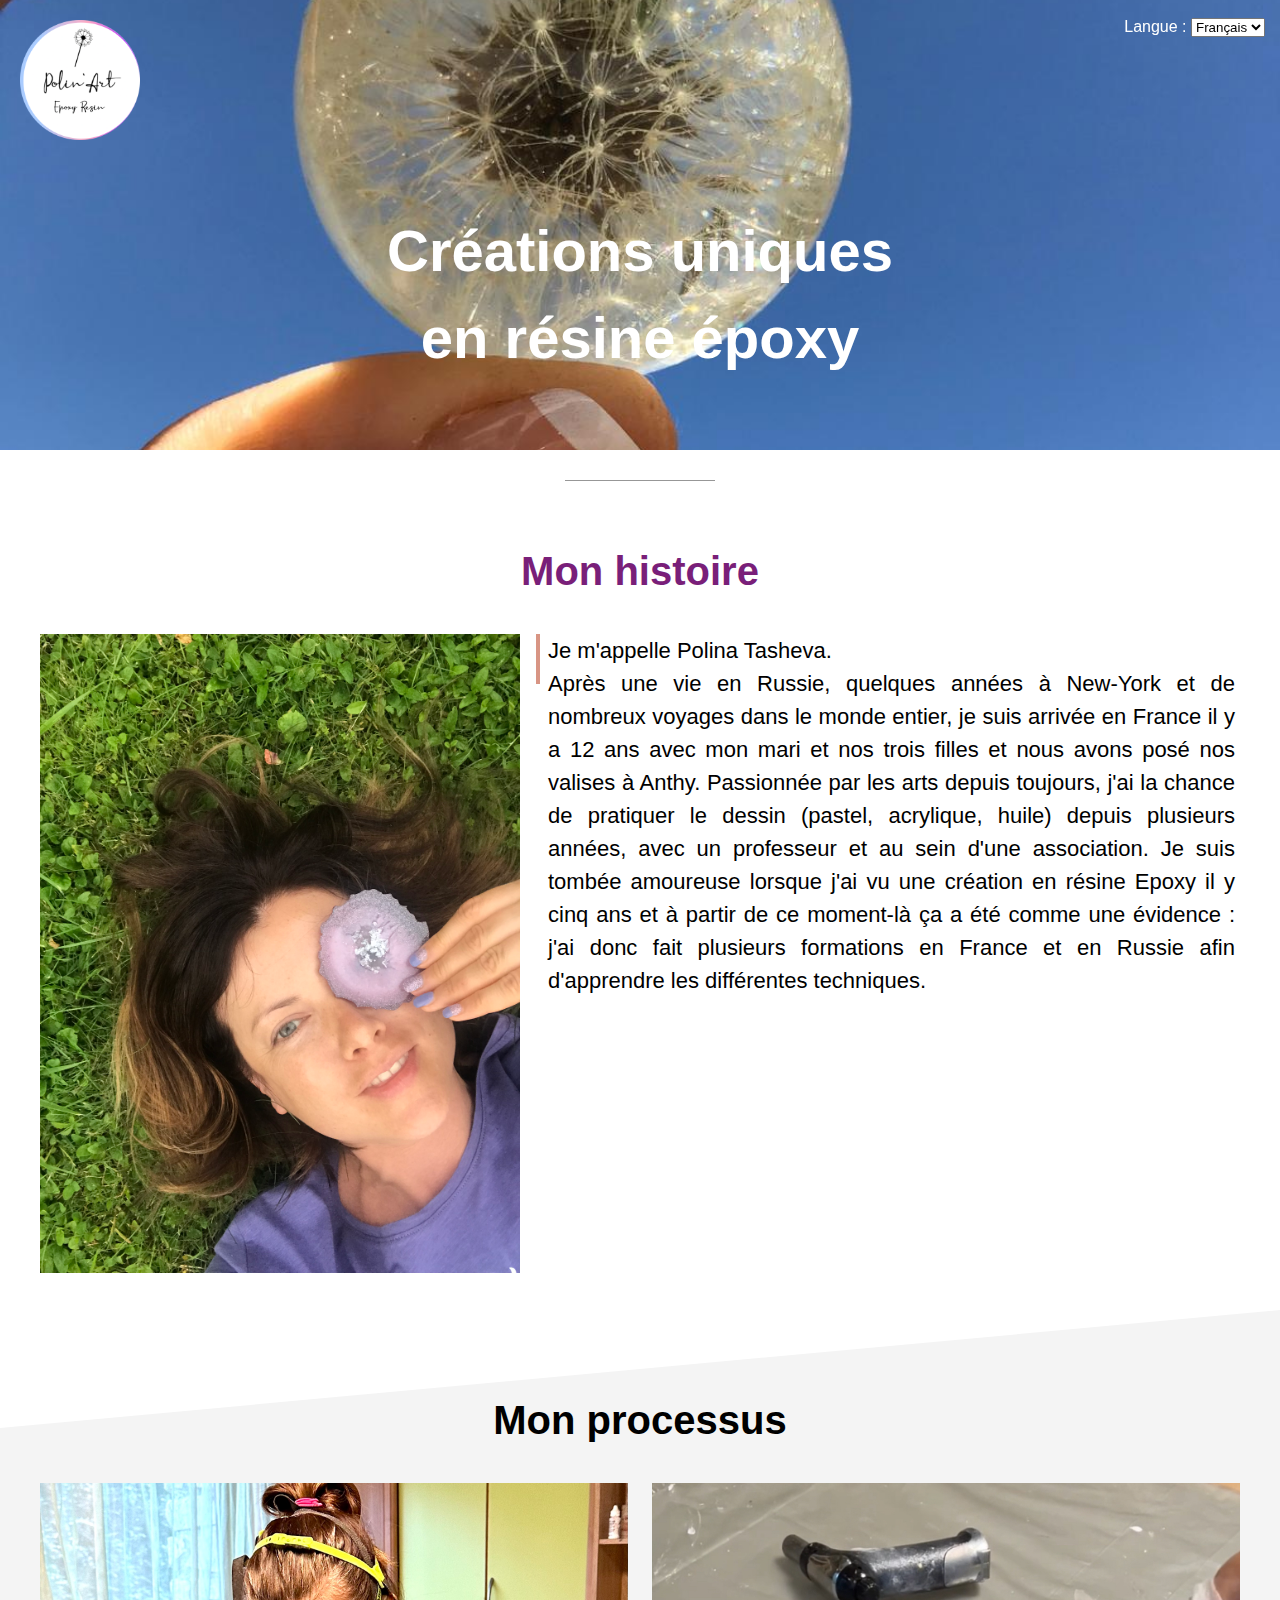
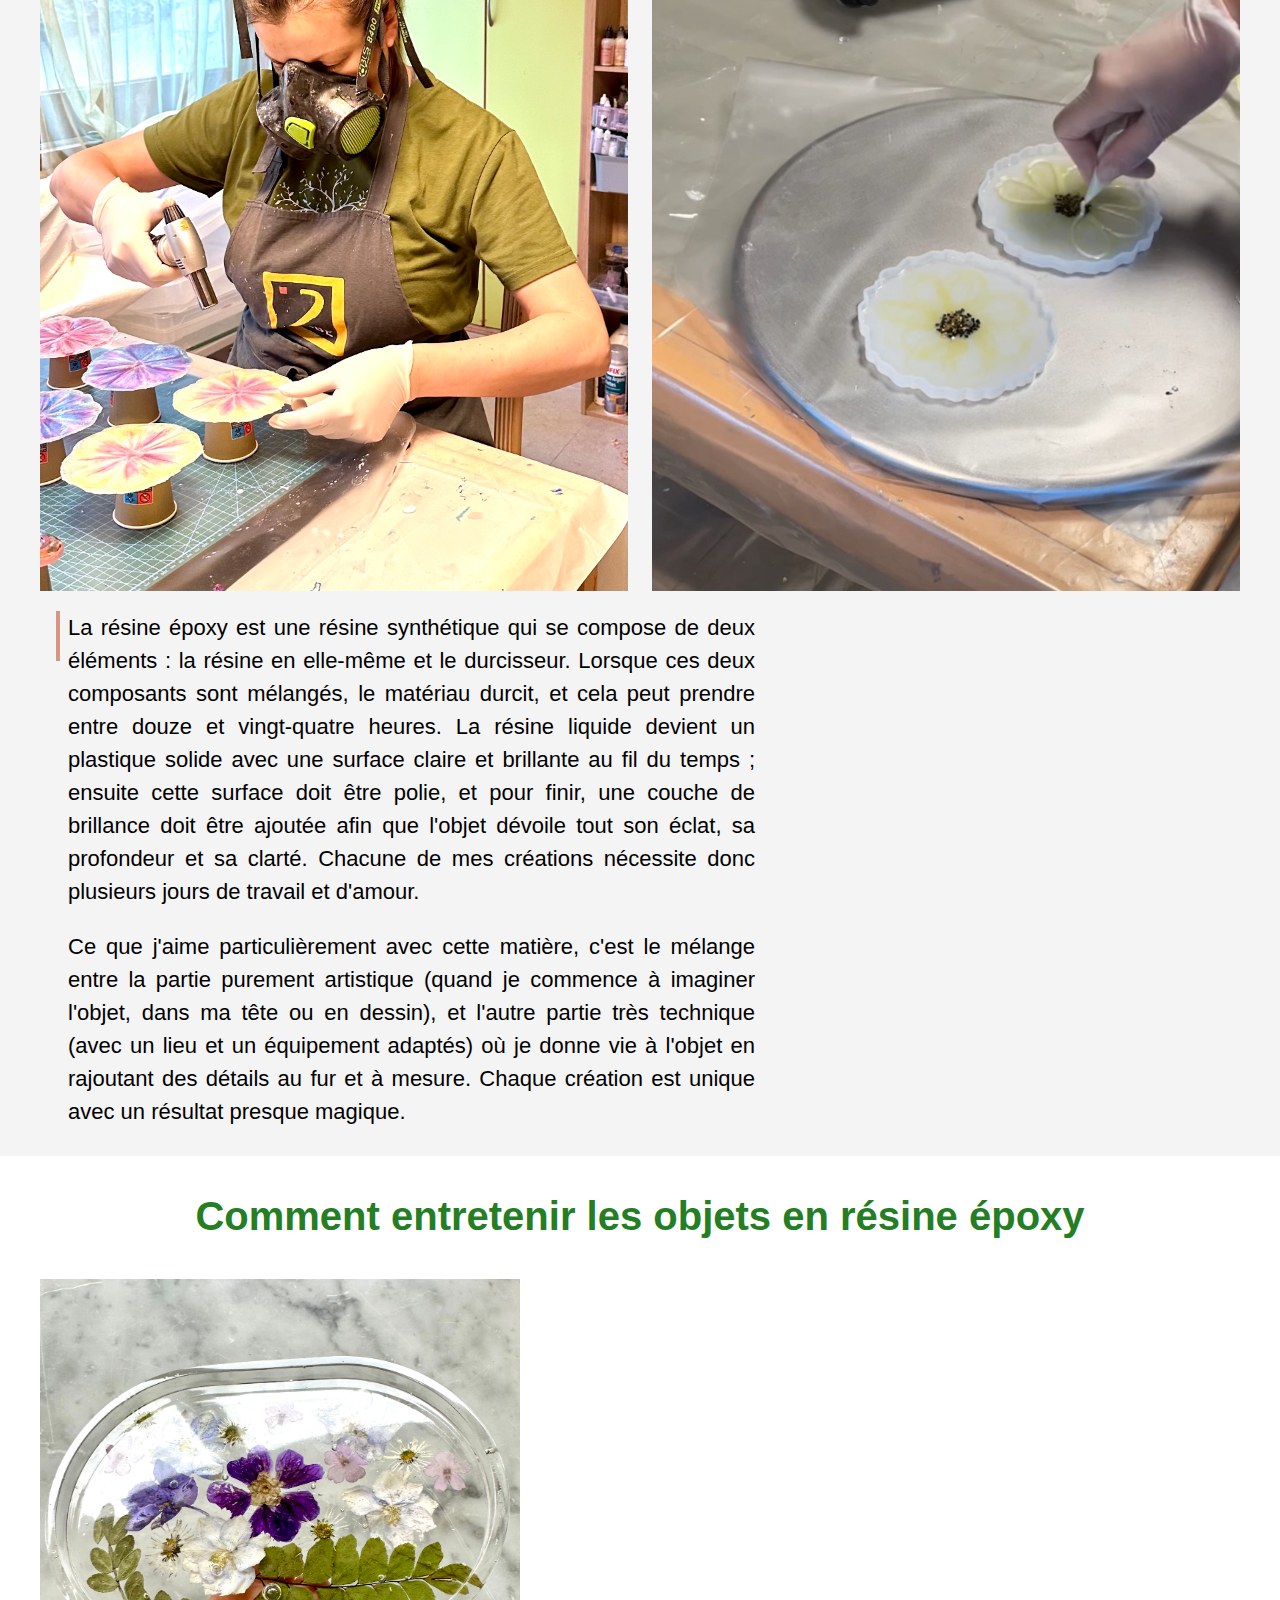
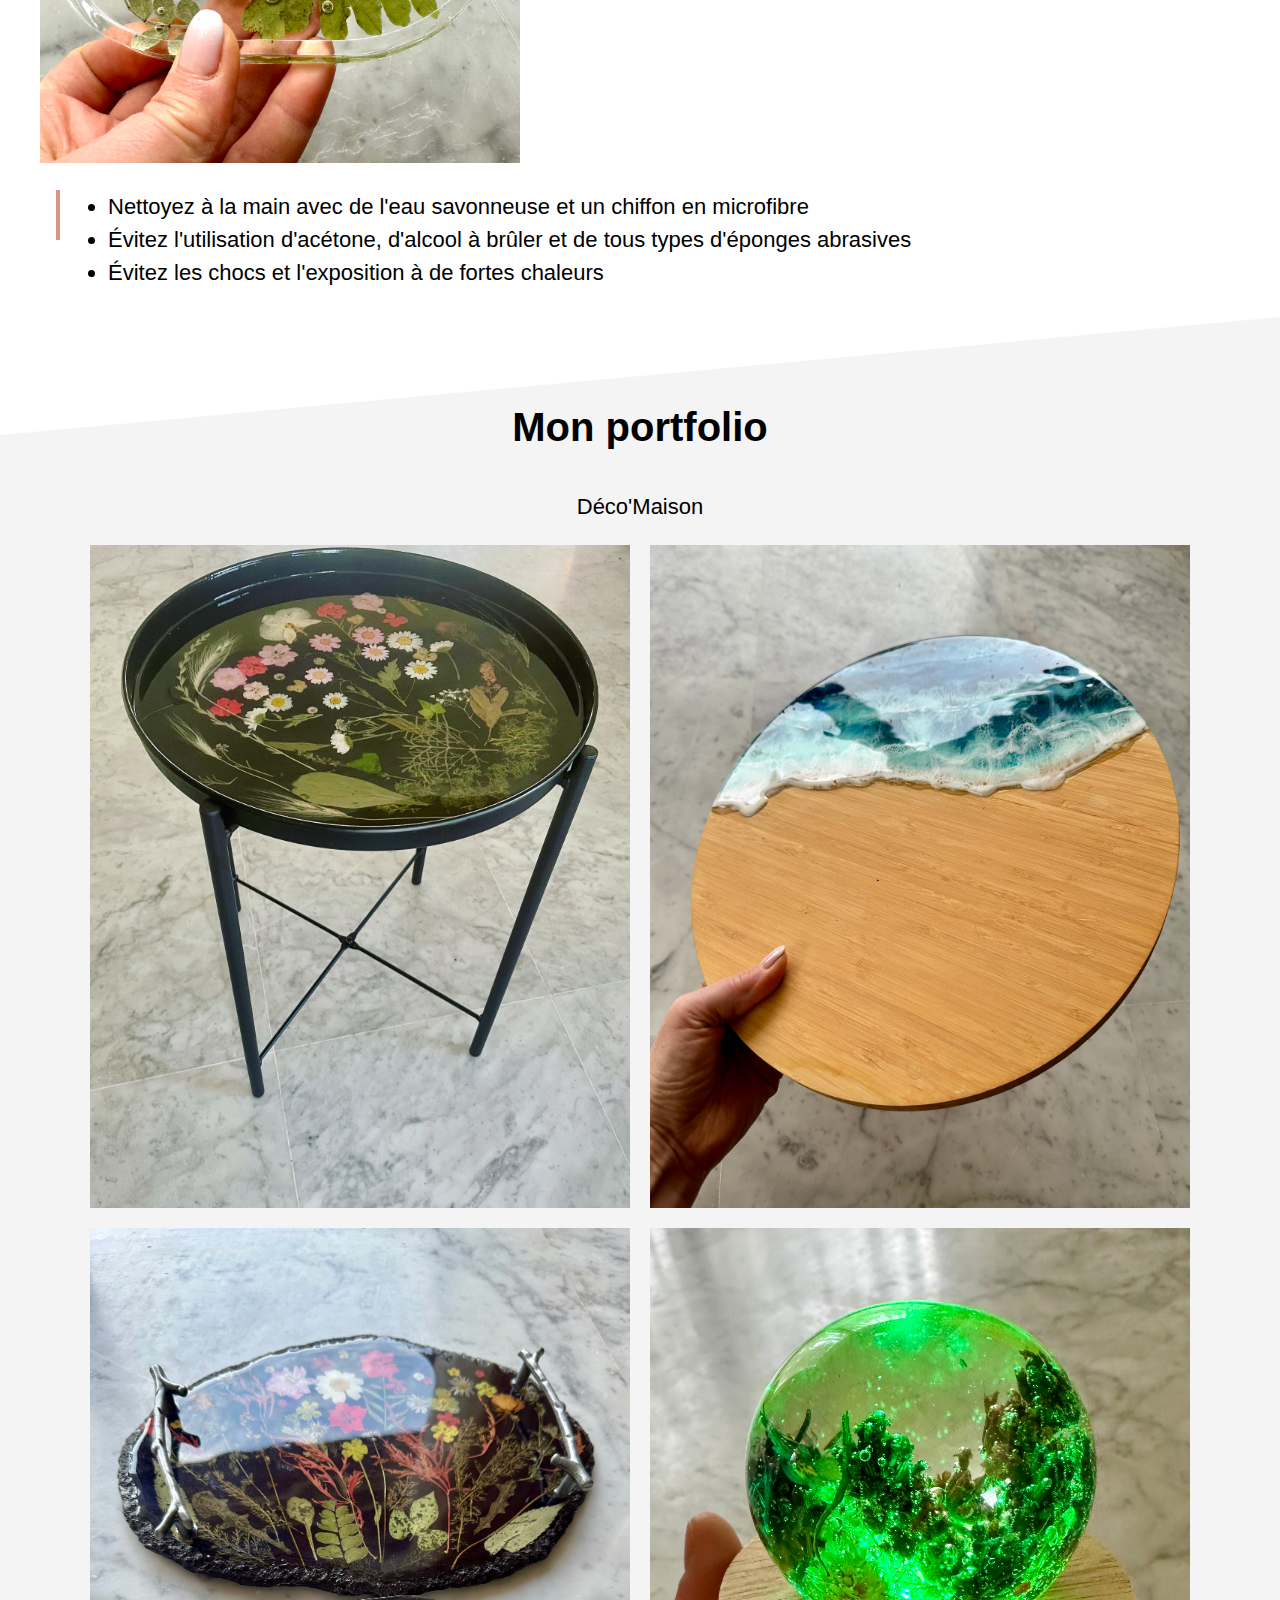
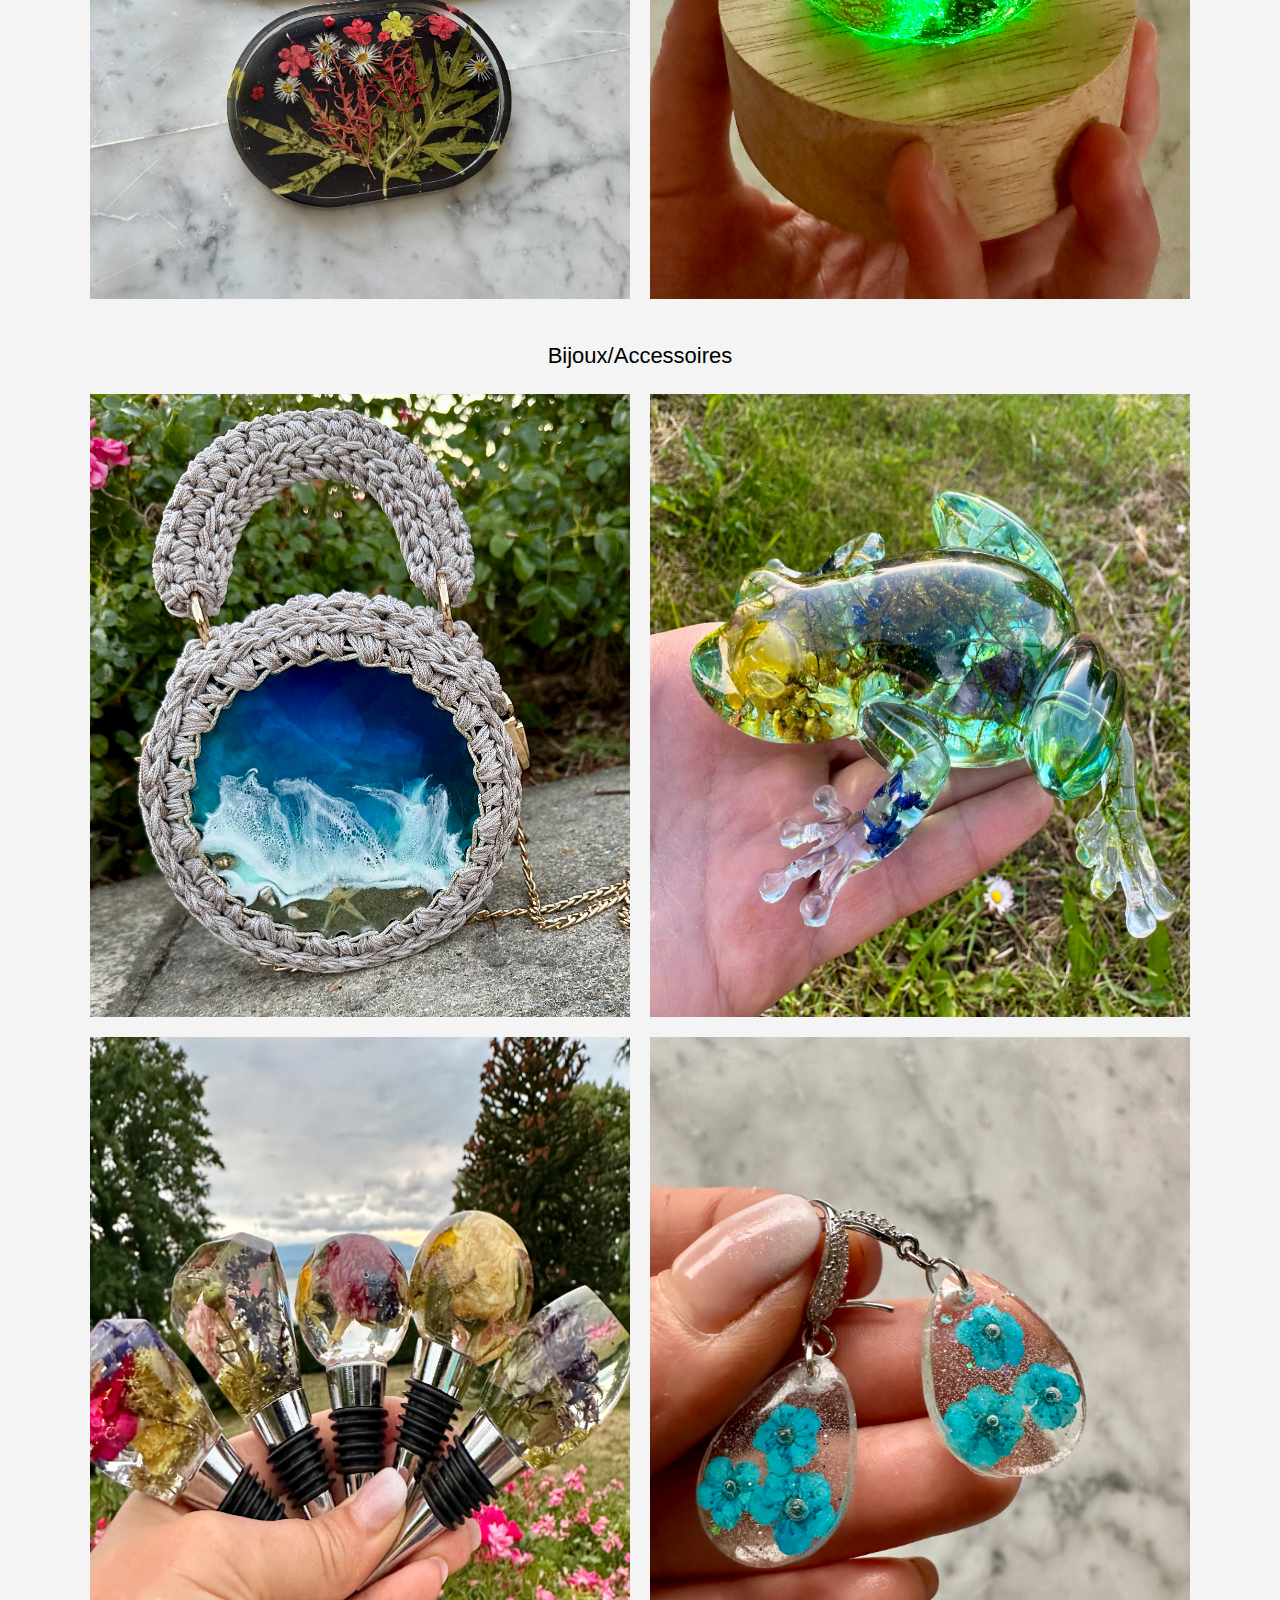
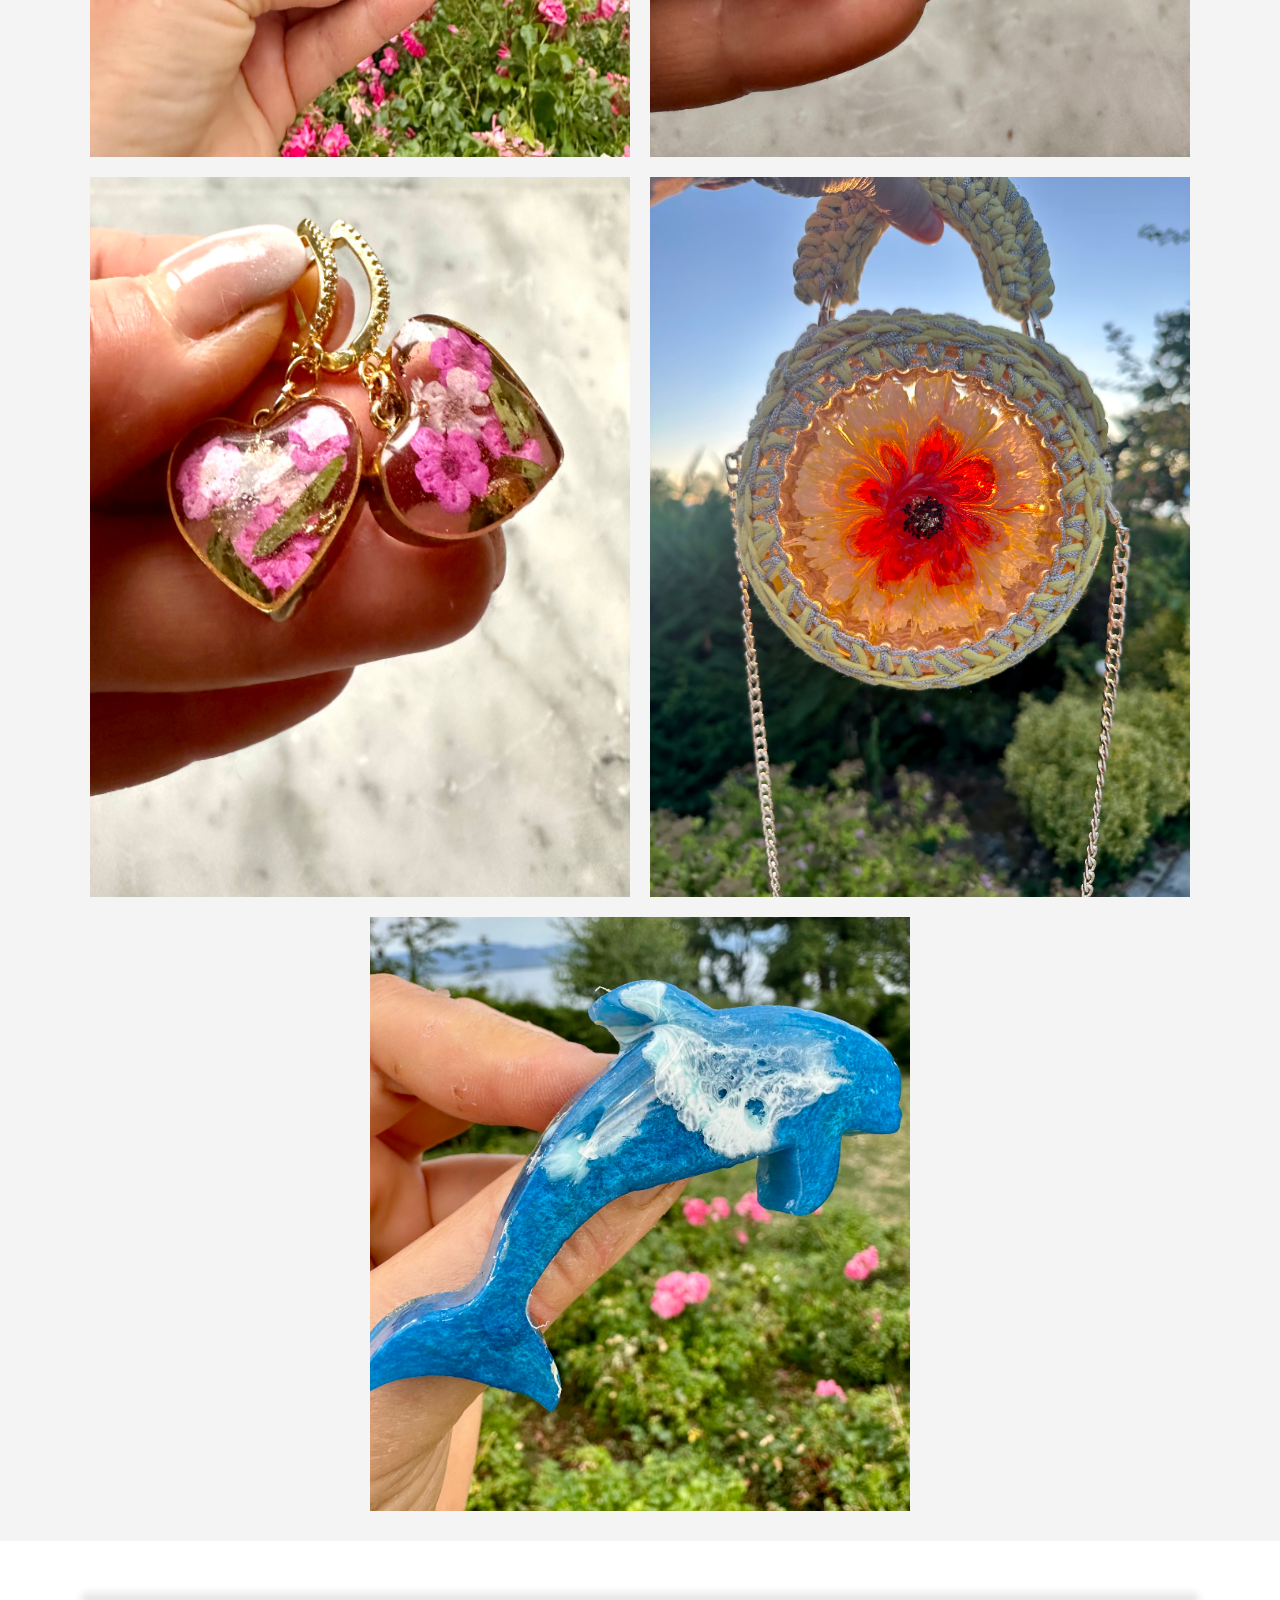
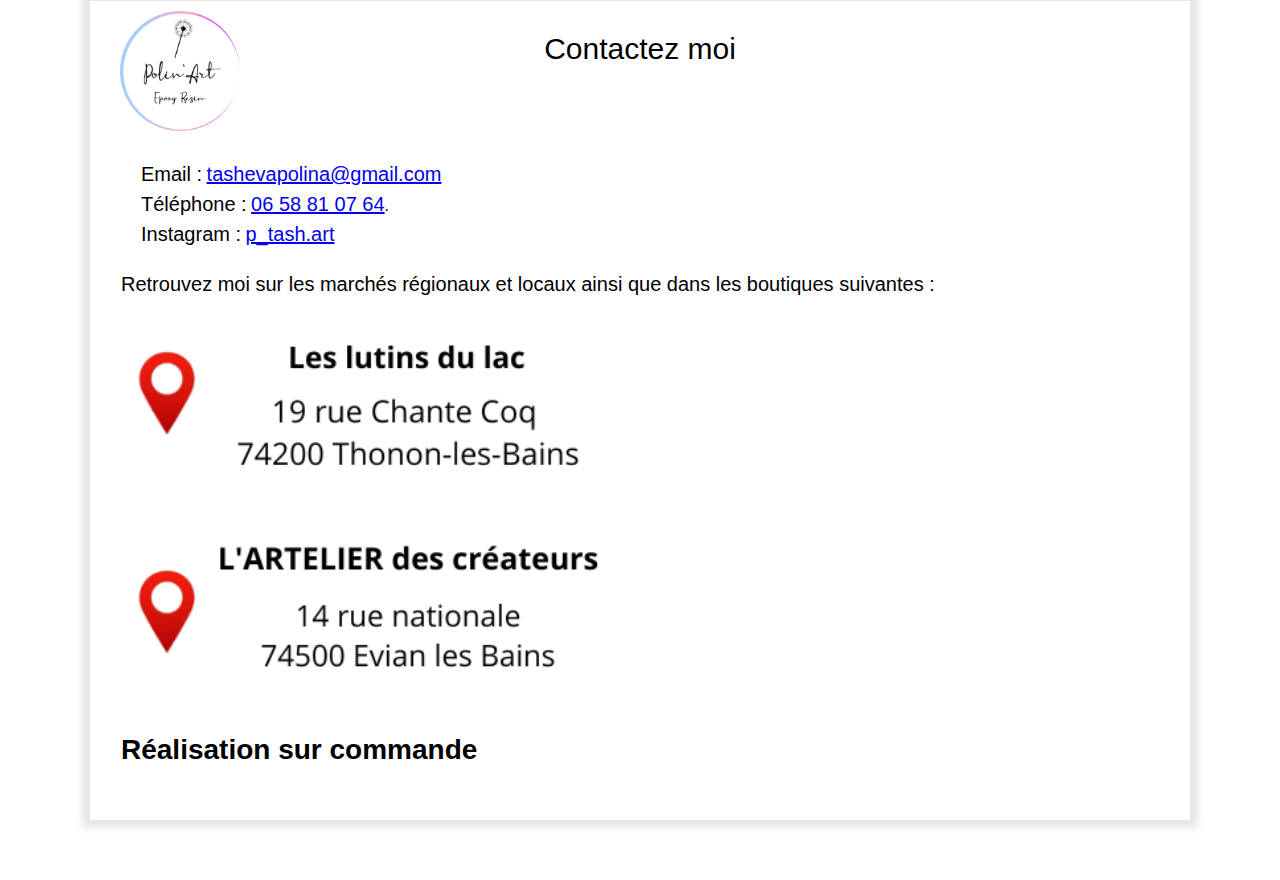
==== index.html @ c62e3f8e "Add files via upload" ====
<!DOCTYPE html>
<html lang="fr">
<head>
    <meta charset="UTF-8">
    <meta name="viewport" content="width=device-width, initial-scale=1.0">
    <title>Resin'Art</title>
    <link rel="stylesheet" href="style.css">
</head>
<style>
    body {
        margin: 0; /* Supprime la marge par défaut */
    }
    #language-selector-container {
        position: fixed; /* Fixe le conteneur en haut à droite */
        top: 10px; /* Espace par rapport au haut de la page */
        right: 10px; /* Espace par rapport à la droite de la page */
        padding: 5px; /* Un peu de padding pour le style */
        z-index: 1000; /* Assure que le conteneur est au-dessus d'autres éléments */
    }

</style>
<script>
    function setLanguage() {
        var lang = document.getElementById('language-selector').value;
        var elements = document.querySelectorAll('[data-lang]');
        elements.forEach(element => {
            element.textContent = element.getAttribute('data-lang-' + lang);
        });
    }
</script>

<body>
<div id="language-selector-container">
    <label style="color: white;" for="language-selector">Langue : </label>
    <select id="language-selector" onchange="setLanguage()">
        <option value="fr">Français</option>
        <option value="en">English</option>
    </select>
</div>
    <!--COUVERTURE-->
<!-- COUVERTURE -->
<div class="cover">
    <img class="cover-profile" src="Logo.png">
    <div class="cover2">
        <p data-lang data-lang-fr="Créations uniques" data-lang-en="Unique epoxy">Créations uniques</p> 
        <p data-lang data-lang-fr="en résine époxy" data-lang-en="Resin Creations">en résine époxy</p>
    </div>
</div>


    <!--SECTION GRISE 1 -->
    <div class="section section-grise1">
        <div class="separateur"></div>
        <!--<p data-lang data-lang-fr="Je crée des oeuvres d'art totalement uniques en résine Époxy" data-lang-en="I Create Totally Unique Epoxy Resin Artworks">Je crée des<b> oeuvres d'art</b> totalement <b>uniques</b> en résine Époxy</p>-->
    </div>

<!--SECTION BLANCHE -->
<div class="section">
    <h2 style="font-size: 40px; color: rgb(121, 31, 121);" data-lang data-lang-fr="Mon histoire" data-lang-en="My story">Mon histoire</h2>
    <img src="IMG_0342.jpeg" class="col-contenu">
    <div class="col-contenu float-right">
        <div class="texte-avec-ligne-verticale">
            <p style="margin: 0;" data-lang data-lang-fr="Je m'appelle Polina Tasheva." data-lang-en="My name is Polina Tasheva.">Je m'appelle Polina Tasheva.</p>
            <p data-lang data-lang-fr="Après une vie en Russie, quelques années à New-York et de nombreux voyages dans le monde entier, je suis arrivée en France il y a 12 ans avec mon mari et nos trois filles et nous avons posé nos valises à Anthy.
            Passionnée par les arts depuis toujours, j'ai la chance de pratiquer le dessin (pastel, acrylique, huile) depuis plusieurs années, avec un professeur et au sein d'une association.
            Je suis tombée amoureuse lorsque j'ai vu une création en résine Epoxy il y cinq ans et à partir de ce moment-là ça a été comme une évidence : j'ai donc fait plusieurs formations en France et en Russie afin d'apprendre les différentes techniques." data-lang-en="After living in Russia, New York and traveling the world, I have arrived in France 12 years ago with my husband and our three daughters to find our new home in Anthy.
            Always being passionate about arts, I have been practicing drawing (pastel, acrylic, oil) for several years, working with a teacher and within the association. And when five years ago I discovered Epoxy resin, I knew I have found my true passion. I have studied in France and abroad to learn the techniques and processes.">Après une vie en Russie, quelques années à New-York et de nombreux voyages dans le monde entier, je suis arrivée en France il y a 12 ans avec mon mari et nos trois filles et nous avons posé nos valises à Anthy.
                Passionnée par les arts depuis toujours, j'ai la chance de pratiquer le dessin (pastel, acrylique, huile) depuis plusieurs années, avec un professeur et au sein d'une association.
                Je suis tombée amoureuse lorsque j'ai vu une création en résine Epoxy il y cinq ans et à partir de ce moment-là ça a été comme une évidence : j'ai donc fait plusieurs formations en France et en Russie afin d'apprendre les différentes techniques.</p>
        </div>
    </div>
</div>


<!--
    SECTION GRIS 2 MOD
    <div class="section section-grise2">
        <h2 style="font-size: 40px;" data-lang data-lang-fr="Mon processus" data-lang-en="My process">Mon processus</h2>
        <img style="width: 50%; position: relative;" src="IMG_9038.jpg" class="col-contenu"/>
        <img style="width: 50%; position: relative; margin-left: 55%; margin-top: 0%;" src="IMG_5172.jpg">
        <div class="col-contenu float-right">
            <div class="texte-avec-ligne-verticale">
                <p data-lang data-lang-fr="La résine époxy est une résine synthétique qui se compose de deux éléments : la résine en elle-même et le durcisseur. Lorsque ces deux composants sont mélangés, le matériau durcit, et cela peut prendre entre douze et vingt-quatre heures.
                La résine liquide devient un plastique solide avec une surface claire et brillante au fil du temps ; ensuite cette surface doit être polie, et pour finir, une couche de brillance doit être ajoutée afin que l'objet dévoile tout son éclat, sa profondeur et sa clarté.
                Chacune de mes créations nécessite donc plusieurs jours de travail et d'amour.
                " data-lang-en="Epoxy resin is a synthetic resin that consists of two elements: the resin itself and the hardener. When these two components are mixed, the material hardens, and this can take between twelve and twenty-four hours.
                Liquid resin becomes a solid plastic with a clear, shiny surface over time; then this surface must be polished, and finally, a layer of gloss must be added so that the object reveals all its brilliance, depth and clarity.
                Each of my creations is unique and takes several days of work and love.">La résine époxy est une résine synthétique qui se compose de deux éléments : la résine en elle-même et le durcisseur. Lorsque ces deux composants sont mélangés, le matériau durcit, et cela peut prendre entre douze et vingt-quatre heures.
                    La résine liquide devient un plastique solide avec une surface claire et brillante au fil du temps ; ensuite cette surface doit être polie, et pour finir, une couche de brillance doit être ajoutée afin que l'objet dévoile tout son éclat, sa profondeur et sa clarté.
                    Chacune de mes créations nécessite donc plusieurs jours de travail et d'amour.</p>

                    <p data-lang data-lang-fr="Ce que j'aime particulièrement avec cette matière, c'est le mélange entre la partie purement artistique (quand je commence à imaginer l'objet, dans ma tête ou en dessin), et l'autre partie très technique (avec un lieu et un équipement adaptés) où je donne vie à l'objet en rajoutant des détails au fur et à mesure.
                    Chaque création est unique avec un résultat presque magique." data-lang-en="What I particularly like with this material is the mix between the purely artistic part – the design, and highly technical part- when I work in my studio  bringing the object to life by gradually adding details to it.">Ce que j'aime particulièrement avec cette matière, c'est le mélange entre la partie purement artistique (quand je commence à imaginer l'objet, dans ma tête ou en dessin), et l'autre partie très technique (avec un lieu et un équipement adaptés) où je donne vie à l'objet en rajoutant des détails au fur et à mesure.
                    Chaque création est unique avec un résultat presque magique.</p>
            </div>
        </div>
    </div>
-->
    <!--SECTION GRIS 2 MOD-->
<div class="section section-grise2">
    <h2 style="font-size: 40px;" data-lang data-lang-fr="Mon processus" data-lang-en="My process">Mon processus</h2>
    <div class="image-container" style="display: flex; justify-content: space-between;">
        <img style="width: 49%;" src="IMG_9038.jpg" class="col-contenu"/>
        <img style="width: 49%;" src="IMG_5172.jpg">
    </div>
    <div class="col-contenu" style="margin-top: 20px; text-align: left;">
        <div class="texte-avec-ligne-verticale">
            <p data-lang data-lang-fr="La résine époxy est une résine synthétique qui se compose de deux éléments : la résine en elle-même et le durcisseur. Lorsque ces deux composants sont mélangés, le matériau durcit, et cela peut prendre entre douze et vingt-quatre heures.
            La résine liquide devient un plastique solide avec une surface claire et brillante au fil du temps ; ensuite cette surface doit être polie, et pour finir, une couche de brillance doit être ajoutée afin que l'objet dévoile tout son éclat, sa profondeur et sa clarté.
            Chacune de mes créations nécessite donc plusieurs jours de travail et d'amour.
            " data-lang-en="Epoxy resin is a synthetic resin that consists of two elements: the resin itself and the hardener. When these two components are mixed, the material hardens, and this can take between twelve and twenty-four hours.
            Liquid resin becomes a solid plastic with a clear, shiny surface over time; then this surface must be polished, and finally, a layer of gloss must be added so that the object reveals all its brilliance, depth and clarity.
            Each of my creations is unique and takes several days of work and love.">La résine époxy est une résine synthétique qui se compose de deux éléments : la résine en elle-même et le durcisseur. Lorsque ces deux composants sont mélangés, le matériau durcit, et cela peut prendre entre douze et vingt-quatre heures.
                La résine liquide devient un plastique solide avec une surface claire et brillante au fil du temps ; ensuite cette surface doit être polie, et pour finir, une couche de brillance doit être ajoutée afin que l'objet dévoile tout son éclat, sa profondeur et sa clarté.
                Chacune de mes créations nécessite donc plusieurs jours de travail et d'amour.</p>

                <p data-lang data-lang-fr="Ce que j'aime particulièrement avec cette matière, c'est le mélange entre la partie purement artistique (quand je commence à imaginer l'objet, dans ma tête ou en dessin), et l'autre partie très technique (avec un lieu et un équipement adaptés) où je donne vie à l'objet en rajoutant des détails au fur et à mesure.
                Chaque création est unique avec un résultat presque magique." data-lang-en="What I particularly like with this material is the mix between the purely artistic part – the design, and highly technical part- when I work in my studio bringing the object to life by gradually adding details to it.">Ce que j'aime particulièrement avec cette matière, c'est le mélange entre la partie purement artistique (quand je commence à imaginer l'objet, dans ma tête ou en dessin), et l'autre partie très technique (avec un lieu et un équipement adaptés) où je donne vie à l'objet en rajoutant des détails au fur et à mesure.
                Chaque création est unique avec un résultat presque magique.</p>
            <!--<a href="https://www.youtube.com/watch?v=dQw4w9WgXcQ" target="_blank">En savoir plus sur mon profil (rickroll)</a>-->
        </div>
    </div>
</div>

<!--SECTION BLANCHE 
<div class="section">
    <h2 style="font-size: 40px; color: rgb(121, 31, 121);" data-lang data-lang-fr="Mon histoire" data-lang-en="My story">Mon histoire</h2>
    <img src="IMG_0342.jpeg" class="col-contenu">
    <div class="col-contenu float-right">
        <div class="texte-avec-ligne-verticale">
            <p style="margin: 0;" data-lang data-lang-fr="Je m'appelle Polina Tasheva." data-lang-en="My name is Polina Tasheva.">Je m'appelle Polina Tasheva.</p>
            <p data-lang data-lang-fr="Après une vie en Russie, quelques années à New-York et de nombreux voyages dans le monde entier, je suis arrivée en France il y a 12 ans avec mon mari et nos trois filles et nous avons posé nos valises à Anthy.
            Passionnée par les arts depuis toujours, j'ai la chance de pratiquer le dessin (pastel, acrylique, huile) depuis plusieurs années, avec un professeur et au sein d'une association.
            Je suis tombée amoureuse lorsque j'ai vu une création en résine Epoxy il y cinq ans et à partir de ce moment-là ça a été comme une évidence : j'ai donc fait plusieurs formations en France et en Russie afin d'apprendre les différentes techniques." data-lang-en="After living in Russia, New York and traveling the world, I have arrived in France 12 years ago with my husband and our three daughters to find our new home in Anthy.
            Always being passionate about arts, I have been practicing drawing (pastel, acrylic, oil) for several years, working with a teacher and within the association. And when five years ago I discovered Epoxy resin, I knew I have found my true passion. I have studied in France and abroad to learn the techniques and processes.">Après une vie en Russie, quelques années à New-York et de nombreux voyages dans le monde entier, je suis arrivée en France il y a 12 ans avec mon mari et nos trois filles et nous avons posé nos valises à Anthy.
                Passionnée par les arts depuis toujours, j'ai la chance de pratiquer le dessin (pastel, acrylique, huile) depuis plusieurs années, avec un professeur et au sein d'une association.
                Je suis tombée amoureuse lorsque j'ai vu une création en résine Epoxy il y cinq ans et à partir de ce moment-là ça a été comme une évidence : j'ai donc fait plusieurs formations en France et en Russie afin d'apprendre les différentes techniques.</p>
        </div>
    </div>
</div>
-->
<!-- SECTION BLANCHE -->
<div class="section">
    <h2 style="font-size: 40px; color: rgb(36, 126, 36);" data-lang data-lang-fr="Comment entretenir les objets en résine époxy" data-lang-en="How to maintain epoxy resin objects">Comment entretenir les objets en résine époxy</h2>
    <img src="flowers.jpeg" class="col-contenu">
        <div class="col-contenu" style="width: 100%; margin-left: 0px; margin-top: 20px;">
            <div class="texte-avec-ligne-verticale">
                <ul style="margin-top: 0; font-size: 22px; margin-left: 20px; padding-left: 20px; word-wrap: break-word;">
                    <li data-lang data-lang-fr="Nettoyez à la main avec de l'eau savonneuse et un chiffon en microfibre" data-lang-en="Clean by hand with soapy water and a microfiber cloth">
                        Nettoyez à la main avec de l'eau savonneuse et un chiffon en microfibre
                    </li>
                    <li data-lang data-lang-fr="Évitez l'utilisation d'acétone, d'alcool à brûler et de tous types d'éponges abrasives" data-lang-en="Avoid using acetone, rubbing alcohol, and any type of abrasive sponges">
                        Évitez l'utilisation d'acétone, d'alcool à brûler et de tous types d'éponges abrasives
                    </li>
                    <li data-lang data-lang-fr="Évitez les chocs et l'exposition à de fortes chaleurs" data-lang-en="Avoid impacts and exposure to high temperatures">
                        Évitez les chocs et l'exposition à de fortes chaleurs
                    </li>
                </ul>
            </div>
        </div>
</div>





<!-- SECTION PORTFOLIO -->
<div class="section section-grise2">
    <h2 data-lang data-lang-fr="Mon portfolio" data-lang-en="My portfolio" style="font-size: 40px;">Mon portfolio</h2>
    
    <!-- Section Déco'Maison -->
    <div class="portfolio-category">
        <p data-lang data-lang-fr="Déco'Maison" data-lang-en="Home Decoration" style="font-size: 22px; text-align: center;">Déco'Maison</p>
        <div class="portfolio-images" style="display: flex; flex-wrap: wrap; justify-content: center; gap: 20px;">
            <img style="width: 45%;" src="1.jpeg" alt="Déco'Maison 1">
            <img style="width: 45%;" src="7.jpeg" alt="Déco'Maison 2">
            <img style="width: 45%;" src="6.jpeg" alt="Déco'Maison 3">
            <img style="width: 45%;" src="10.jpeg" alt="Déco'Maison 4">
        </div>
    </div>
    
    <!-- Section Bijoux/Accessoires -->
    <div class="portfolio-category" style="margin-top: 40px;">
        <p data-lang data-lang-fr="Bijoux/Accessoires" data-lang-en="Jewelry/Accessories" style="font-size: 22px; text-align: center;">Bijoux/Accessoires</p>
        <div class="portfolio-images" style="display: flex; flex-wrap: wrap; justify-content: center; gap: 20px;">
            <img style="width: 45%;" src="image7 (1).jpeg" alt="Bijoux 1">
            <img style="width: 45%;" src="image0 (1).jpeg" alt="Bijoux 2">
            <img style="width: 45%;" src="image3 (1).jpeg" alt="Bijoux 3">
            <img style="width: 45%;" src="image2.jpeg" alt="Bijoux 4">
            <img style="width: 45%;" src="image1.jpeg" alt="Bijoux 5">
            <img style="width: 45%;" src="image6 (1).jpeg" alt="Bijoux 6">
            <img style="width: 45%;" src="image9.jpeg" alt="Bijoux 7">
        </div>
    </div>
</div>







<body>
    <div class="section">
        <div class="separateur display-mobile" style="margin-bottom: 15px;"></div>   

        <div class="frame">
            <p style="margin-bottom: -10px;" class="frame-title" data-lang data-lang-fr="Contactez moi" data-lang-en="Contact me">Contactez moi</p>
            <table style="border-collapse: collapse;">  
                <tr>
                    <!-- Remonter le logo avec un margin-top négatif -->
                    <img src="Logo.png" style="margin-top: -50px; margin-bottom: 20px; position: relative;" alt="Logo">
                    <td>
                        <div class="style-contact" style="margin-left: 20px;">
                            <p style="font-size: 20px;" class="inline-p">Email :</p>
                            <a style="font-size: 20px;" href="mailto:tashevapolina@gmail.com?subjet=Contact%20Dimitri%20Sudomir" style="text-decoration: none; color: #333;">tashevapolina@gmail.com</a><br>
                            <p style="font-size: 20px;" class="inline-p" data-lang data-lang-fr="Téléphone :" data-lang-en="Mobile Number :">Téléphone :</p>
                            <a style="font-size: 20px;" href="tel:+33658810764" style="text-decoration: none; color: #333;">06 58 81 07 64</a><p class="inline-p" style="display: inline;">.</p><br>
                            <p style="font-size: 20px;" class="inline-p" style="display: inline;">Instagram :</p>
                            <a style="font-size: 20px;" href="https://www.instagram.com/p_tash.art?igsh=MWN5bmdsMXBxamR2dw==" style="text-decoration: none; color: #333;">p_tash.art</a>
                        </div> 
                        <div>
                            <p style="font-size: 20px; margin-left: 0%;" data-lang data-lang-fr="Retrouvez moi sur les marchés régionaux et locaux ainsi que dans les boutiques suivantes :" data-lang-en="Find me at regional and local markets as well as in the following boutiques:">Retrouvez moi sur les marchés régionaux et locaux ainsi que dans les boutiques suivantes :</p>
                            <img style="margin-left: 0; margin-top: 0; width: 60%;" src="loc3.png">
                            <p style="font-size: 28px; font-weight: bold;" data-lang data-lang-fr="Réalisation sur commande" data-lang-en="Personal brand">Réalisation sur commande</p>
                        </div>
                    </td>
                </tr>
            </table>
        </div>
    </div>
</body>

        <!--SECTION BLANCHE FRAME 
            <iframe src="contact-frame.html" scrolling="no"/>-->
</body>
</html>
---- style.css ----
* {
    box-sizing: border-box;
}


:root {
    --color1: #D89584;
    --color2: #F4F4F4;
}

body {
    margin: 0;
    font-family: Arial;
    line-height: 1.5;
}

iframe {
    width: 100%;
    border: none;
    height: 350px;
}

div.cover {
    background: url(Pissenlit\ .jpg) no-repeat center/cover;
    height: 450px;
    position: relative;
}

/*Uniquement le padding des 2 paragraphes*/

.cover2 {
    padding-top: 60px; 
}

/*Fin du commentaire*/
img.cover-profile {
    height: 120px;
    position: relative;
    left: 0%;
    top: 0%;
    margin-left: 20px;
    margin-top: 20px;
}

h1 {
    color: white;
    text-align: center;
    font-size: 47px;
    margin-top: 10px;
    margin-bottom: 0px;
}

div.cover p {
    color: white;
    text-align: center;
    font-size: 58px;
    font-weight: bold;
    margin: 0;
    
    
}


div.cover-contact {
    /* background-color: #FF000080; */
    position: absolute;
    top: 20px;
    left: 10px;
    border-left: 4px solid var(--color1);
    padding-left: 8px;
}

div.cover-contact p {
    text-align: left;
    margin-top: 0px;
    margin-bottom: 0px;
}

div.cover-contact p:first-child {
    margin-bottom: 14px;
}

div.cover-contact * {
    color: white;
    font-size: 14px;
}

a.contact-button {
    color: var(--color1);
    border: 3px solid var(--color1);
    padding: 8px 20px;
    text-decoration: none;
    background-color: #00000040;
    display: inline-block;
    margin-top: 18px;
    font-size: 14px;
}

a.contact-button-portfolio {
    position: absolute; 
    right: 20px; 
    top:5px;
}

a.contact-button:hover {
    color: white;
    border: 3px solid white;
}


.section {
    padding-left: 40px;
    padding-right: 40px;
    padding-top: 30px;
    padding-bottom: 30px;
    overflow: auto;
}


div.section-grise2 {
    background: url(triangle1white.svg) no-repeat center top/100%;
    background-color: var(--color2);
    padding-top: 80px;
}

h2 {
    text-align: center;
    font-size: 34px;
    margin-top: 0px;
}

div.separateur {
    background-color: #979797;
    height: 1px;
    width: 150px;
    position: relative;
    left: 50%;
    margin-left: -75px;
}

div.section-grise1 p {
    font-size: 22px;
    color: #656565;
    text-align: center;
    max-width: 450px;
    margin-left: auto;
    margin-right: auto;

}

img.col-contenu {
    width: 40%;

}

.inline-p {
    display: inline;
}

div.col-contenu {
    width: 60%;
    padding-left: 16px;
}

.float-right {
    float: right;
}

div.texte-avec-ligne-verticale {
    border-left: 4px solid var(--color1);
    padding-left: 8px;
    height: 50px;
    display: inline-block;
    text-align: justify;
    padding-right: 5px;
}



div.texte-avec-ligne-verticale p {
    margin-top: 0;
    font-size: 22px;
}

p.style-contact {
    margin: 0;
}

div.texte-avec-ligne-verticale a {
    margin-top: 0;
    font-size: 22px;
}

div.barre-verticale {
    height: 50px;
    width: 4px;
    background-color: var(--color1);
    margin-right: 8px;
}

.col-portfolio {
    width: 47%;

}

div.frame {
    margin: 30px 50px;
    padding: 20px 30px;
    background-color: white;
    box-shadow: 0px 0px 8px 8px rgba(0, 0, 0, 0.1);

}

p.frame-title {
    font-size: 30px;
    margin-top: 5px;
    margin-bottom: 20px;
    text-align: center;
}

div.frame img {
    width: 120px;
}

/* PORTFOLIO */
.portfolio-header {
    height: 90px;
    background: url(header.jpg) no-repeat center/cover;
    position: relative;
}

.portfolio-header-title {
    font-size: 26px;
    font-weight: bold;
    color: white;
    padding-top: 4px;
    padding-left: 8px;
}

h1.portfolio {
    font-size: 46px;
    color: black;
    line-height: 1;
    padding-top: 10px;
}

h2.portfolio {
    font-size: 26px;
    color: black;
    font-weight: normal;
    margin-bottom: 0;
}

a.portfolio-back {
    color: var(--color1);
    margin-left: -10px;
}

img.portfolio {
    width: 70%;
    max-width: 475px;
}

.display-mobile {
    display: none;
}



/* RESPONSIVE DESIGN : MOBILE */
@media only screen and (max-width: 950px) {
    img.cover-profile {
        height: 90px;
        margin-top: 15px;
        margin-left: 15px;

    }
    
    h1 {
        font-size: 43px;
        margin-top: 6px;
        margin-bottom: 0px;
    }


    div.cover p {
        margin-top: 140px;
        font-size: 40px;
        color: white;
        margin: 0;
    }

    .section {
        padding-left: 20px;
        padding-right: 20px;
    }
    
    div.section-grise1 {
        padding-bottom: 40px;
    }

    h2 {
        font-size: 30px;
    }

    img.col-contenu {
        width: 100%;
        display: block;      /* Convertit l'image en un élément de bloc */
        margin-left: auto;  /* Ajoute une marge automatique à gauche */
        margin-right: auto; /* Ajoute une marge automatique à droite */
       
        
    }
    
    /*Uniquement le padding des 2 paragraphes*/
    
    .cover2 {
        padding-top: 30px; 
    }

    /*Fin du commentaire*/

    div.col-contenu {
        width: 100%;
        padding-left: 0px;
        margin-top: 20px;
        margin-left: 0px;
    }

    .col-portfolio {
        width: 100%;
        margin-bottom: 20px;
    }

    div.frame {
        margin: 0px 0px;
        padding: 0px 0px;
        box-shadow: none;
    }

    div.frame img {
        width: 75px;

    }

    /* POSTFOLIO - MOBILE */
    .portfolio-header-title {
        font-size: 19px;
        padding-top: 10px;
        padding-left: 4px;
    }

    a.contact-button {
        padding: 7px 12px;
        margin-top: 22px;
        font-size: 12px;
    }

    a.contact-button-portfolio {
        right: 12px; 
    }

    h1.portfolio {
        font-size: 40px;
    }
    
    h2.portfolio {
        font-size: 22px;
    }

    img.portfolio {
        width: 100%;
    }

    .display-mobile {
        display: block;
    }
}
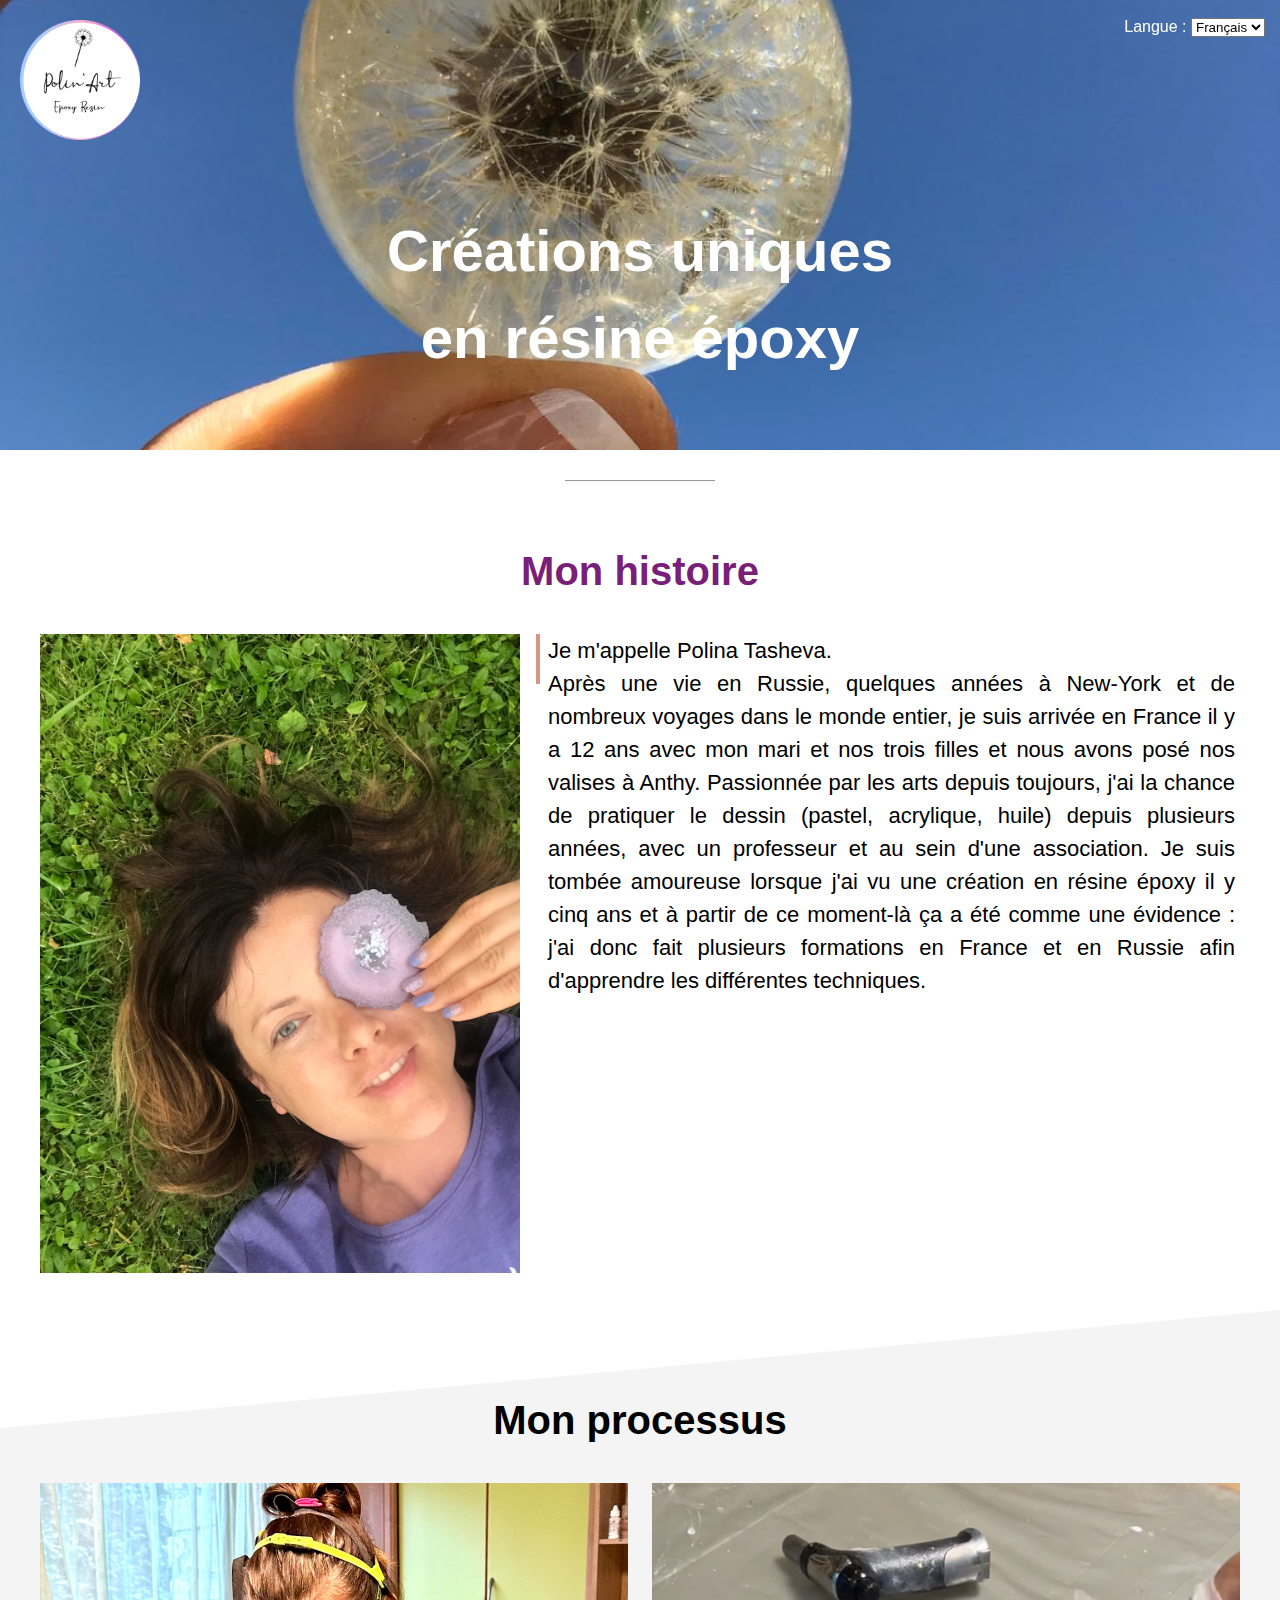
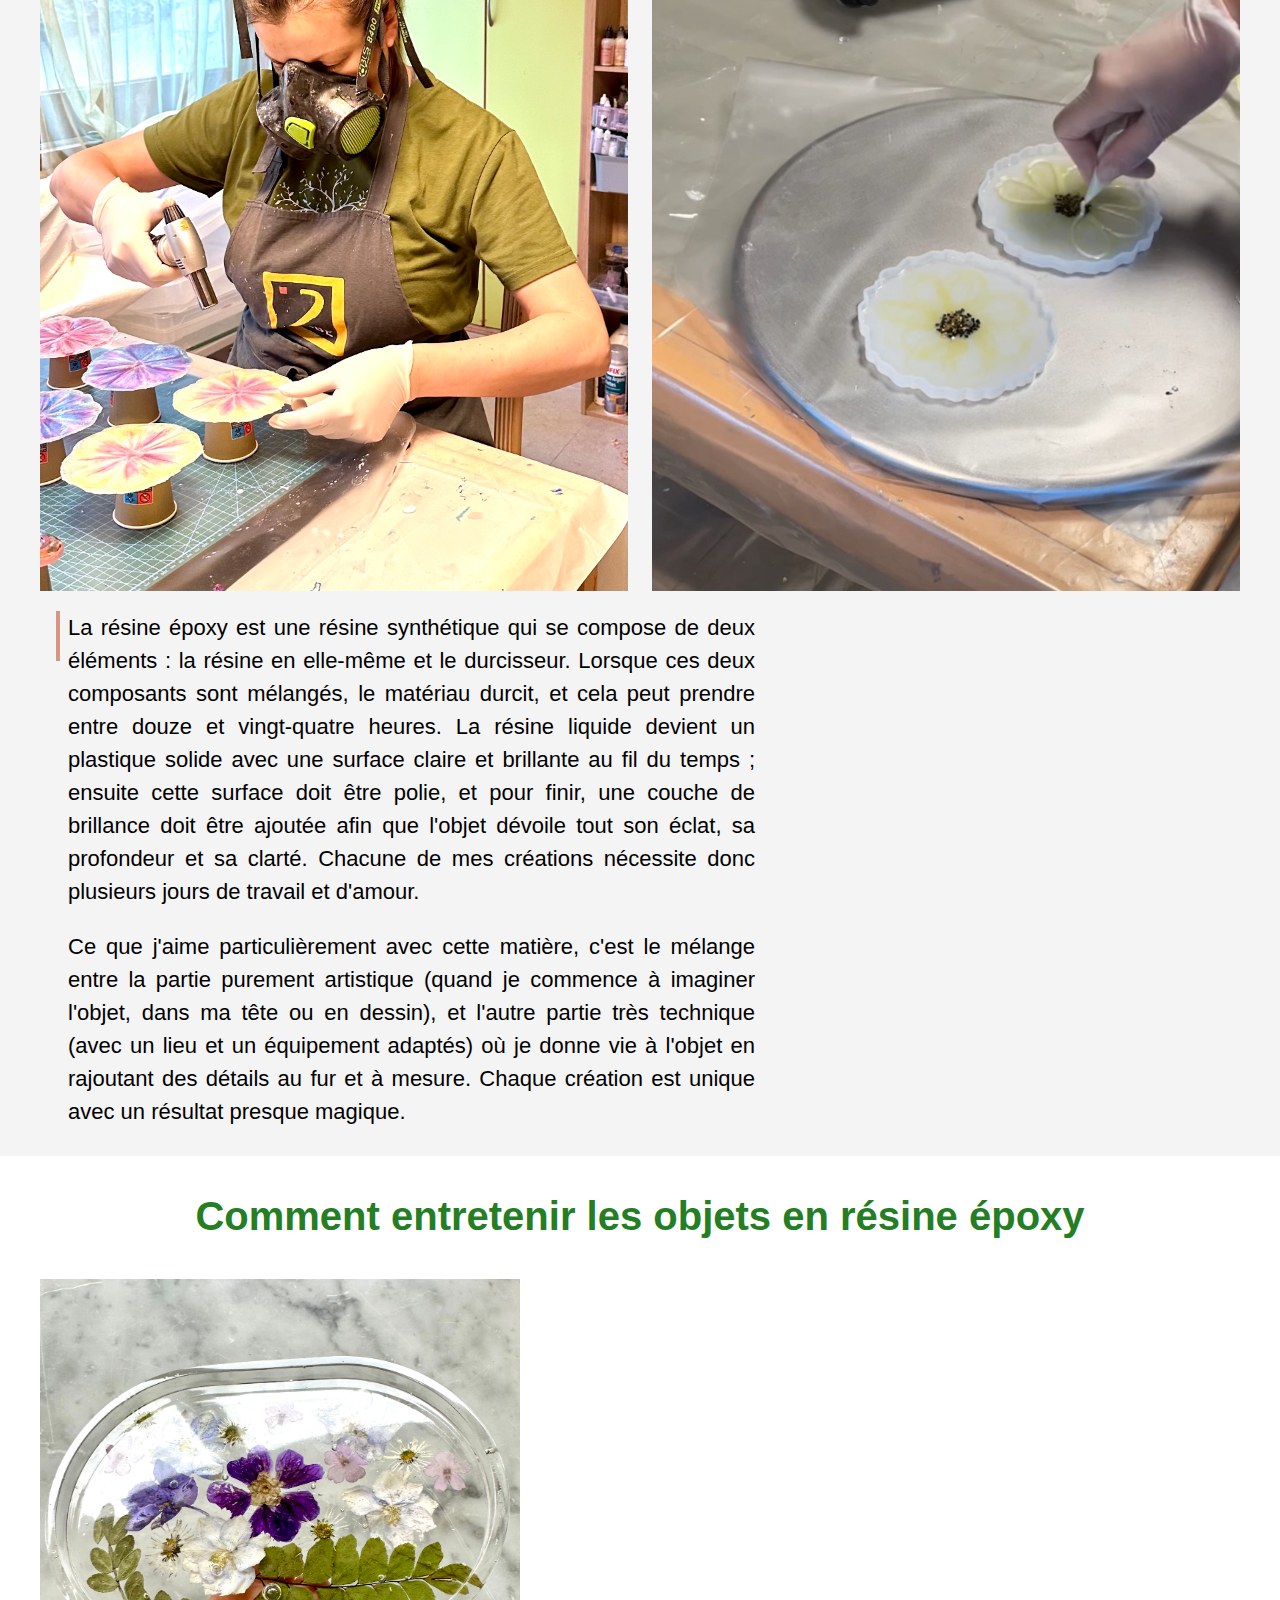
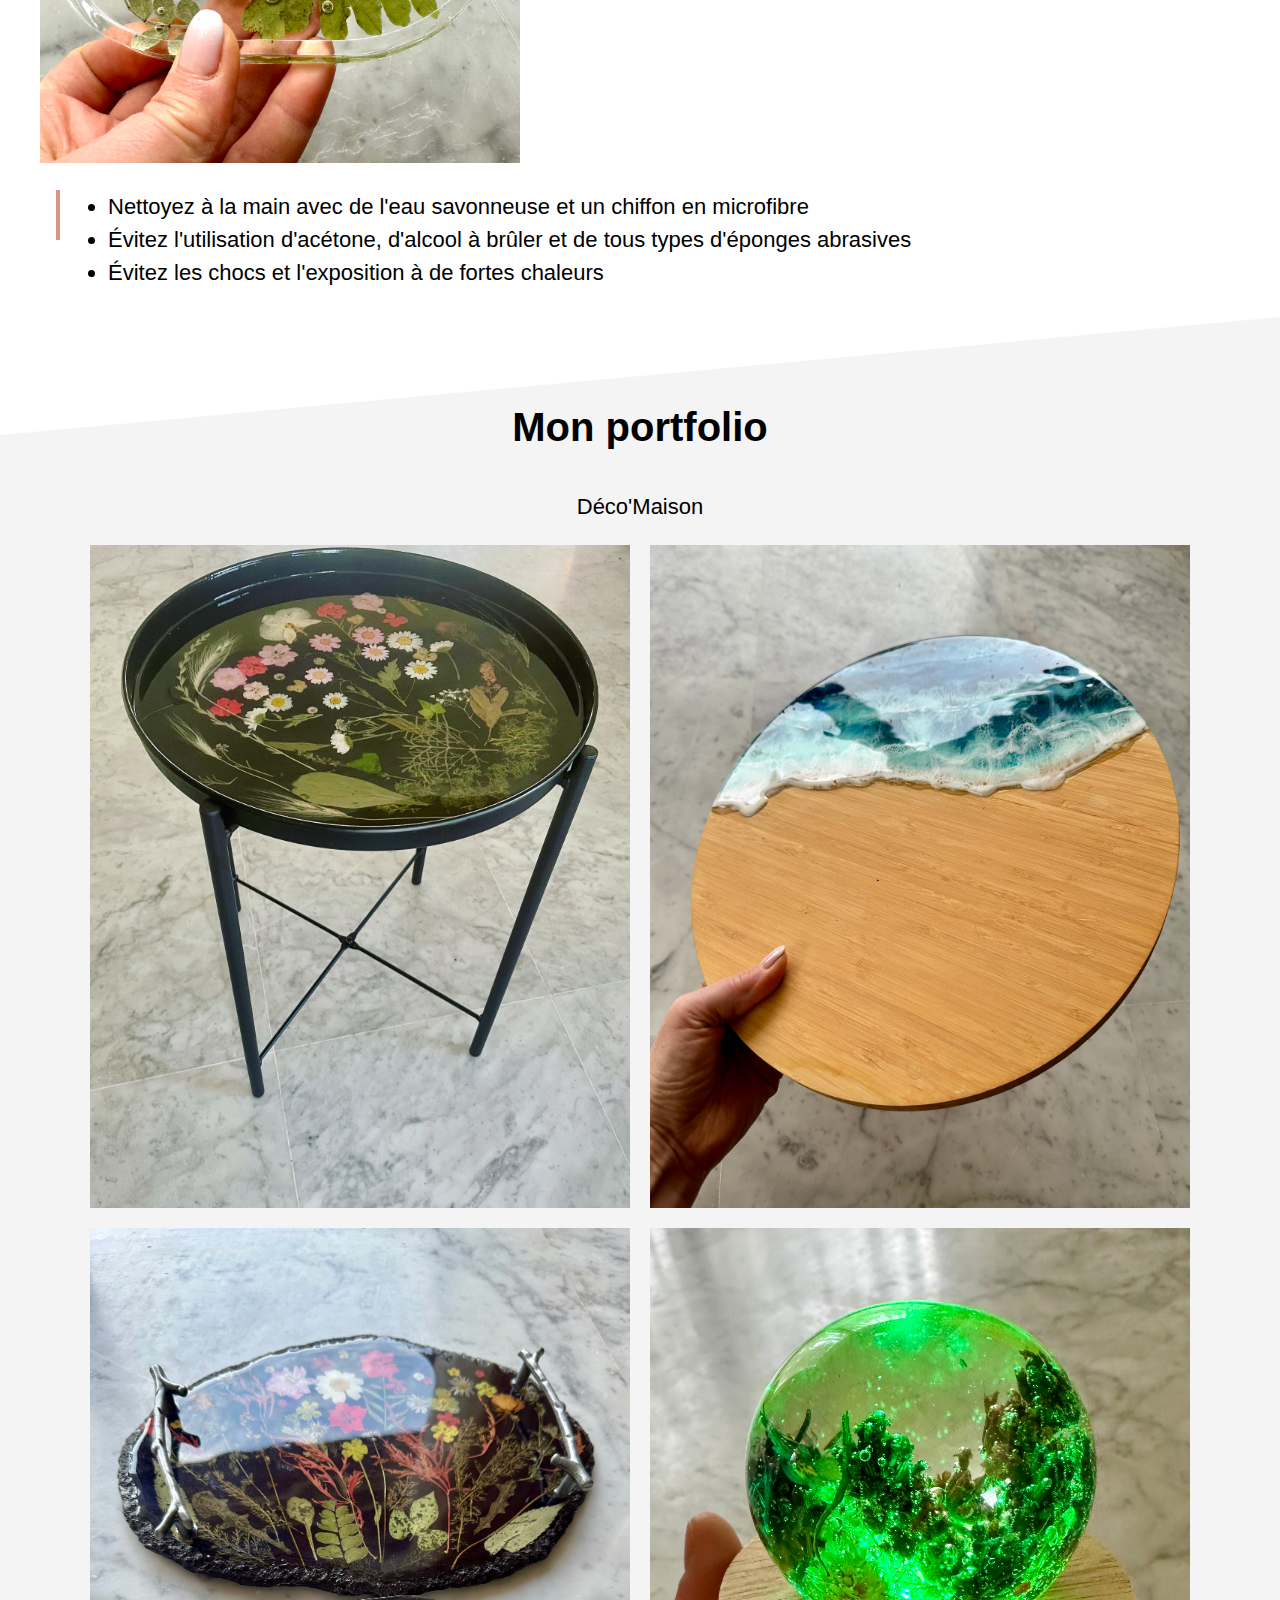
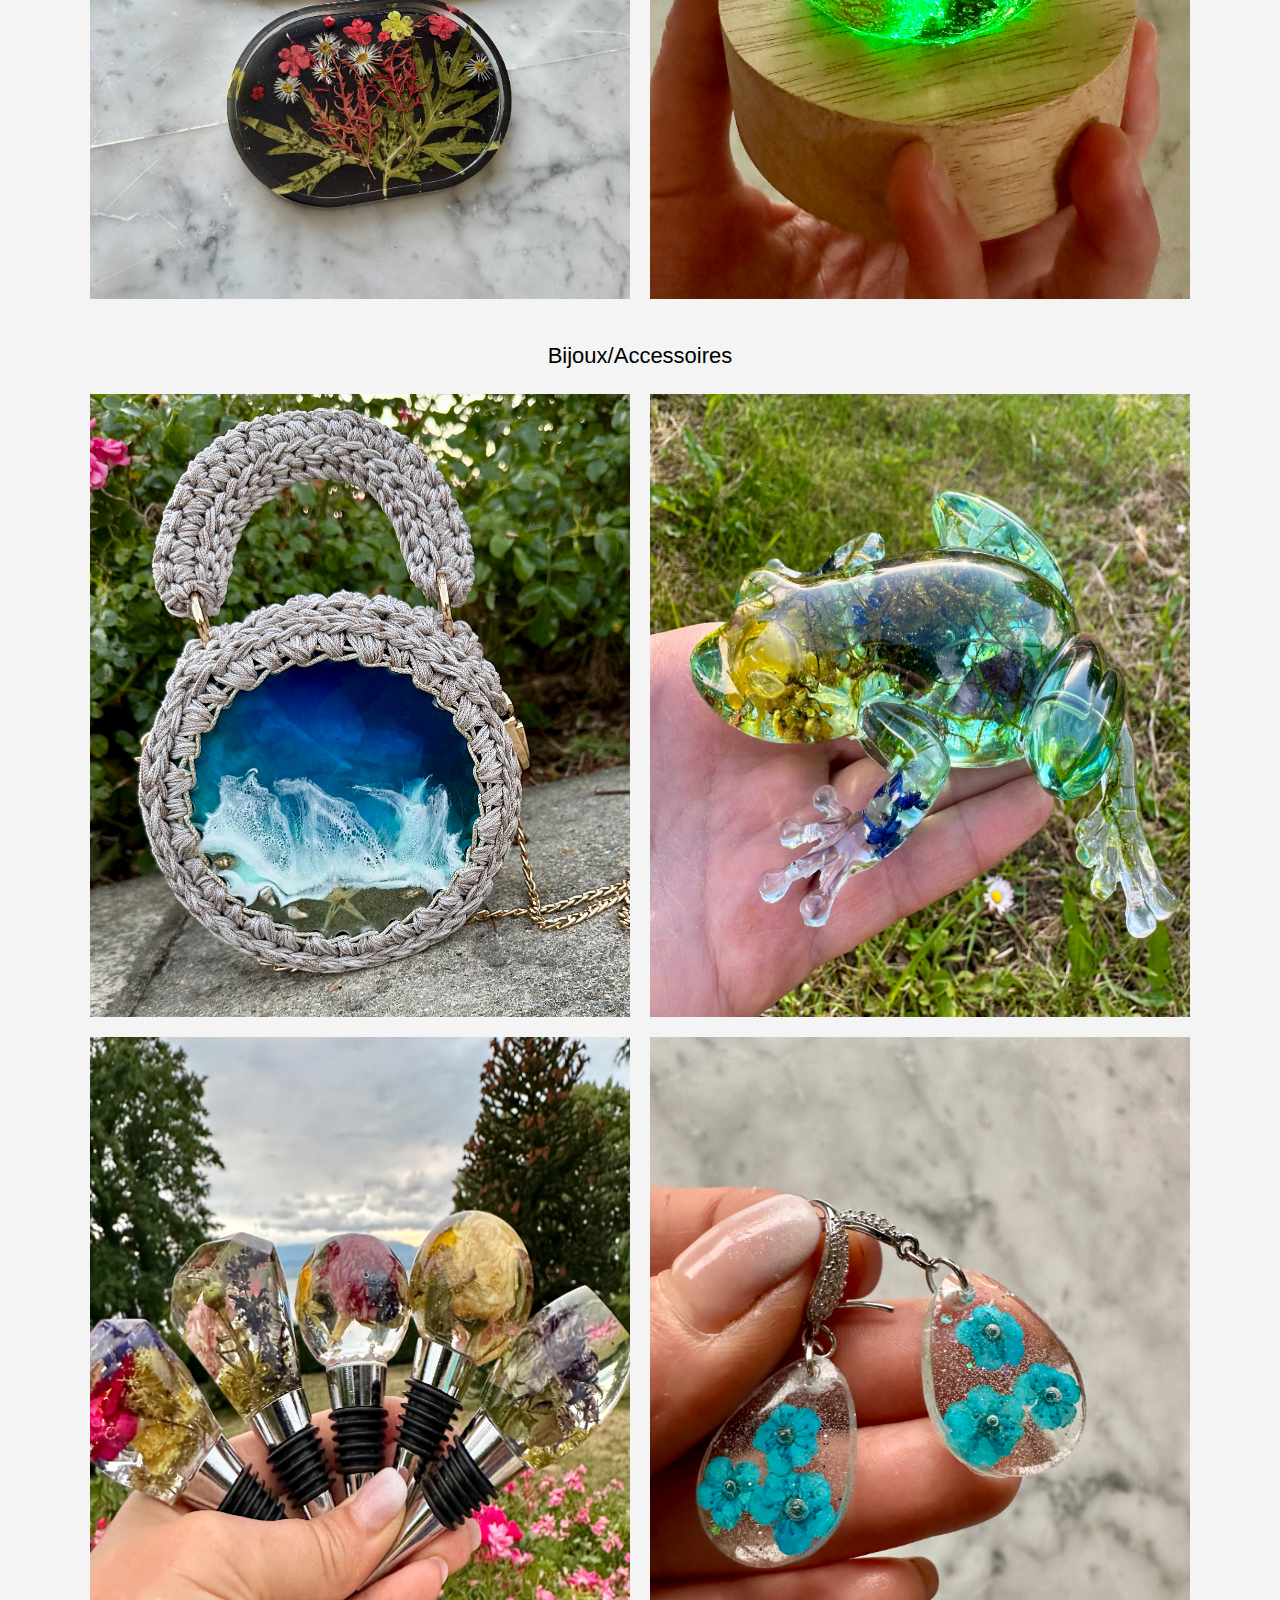
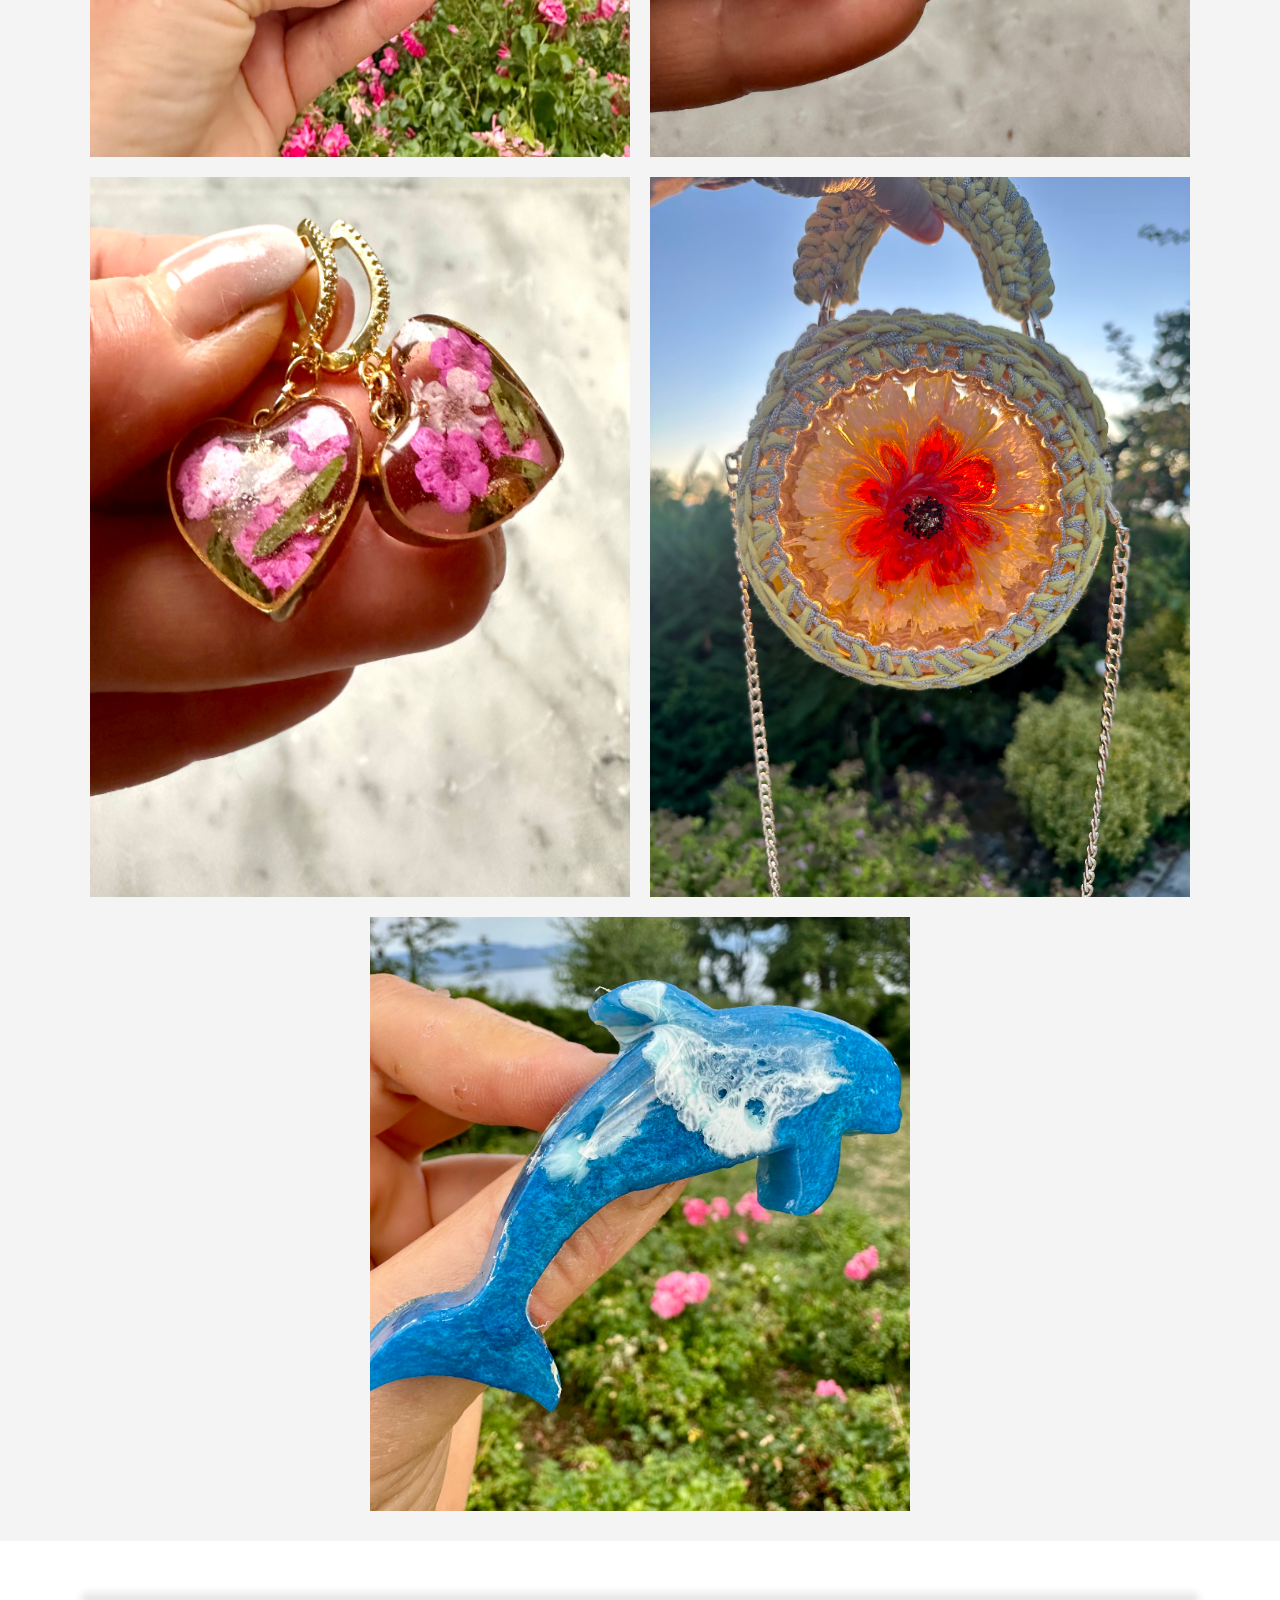
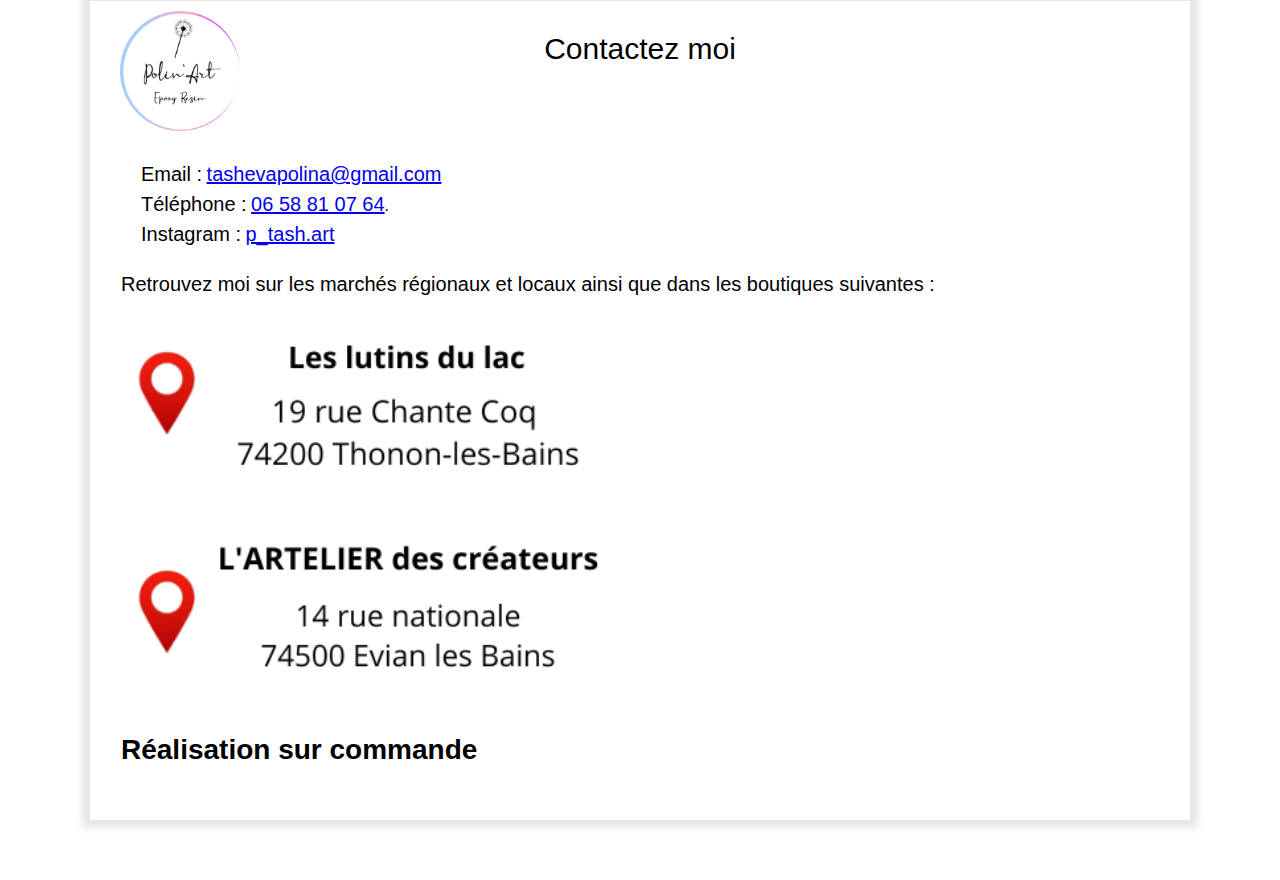
==== commit cddc9c8f: "Update index.html" ====
--- a/index.html
+++ b/index.html
@@ -63,10 +63,10 @@
             <p style="margin: 0;" data-lang data-lang-fr="Je m'appelle Polina Tasheva." data-lang-en="My name is Polina Tasheva.">Je m'appelle Polina Tasheva.</p>
             <p data-lang data-lang-fr="Après une vie en Russie, quelques années à New-York et de nombreux voyages dans le monde entier, je suis arrivée en France il y a 12 ans avec mon mari et nos trois filles et nous avons posé nos valises à Anthy.
             Passionnée par les arts depuis toujours, j'ai la chance de pratiquer le dessin (pastel, acrylique, huile) depuis plusieurs années, avec un professeur et au sein d'une association.
-            Je suis tombée amoureuse lorsque j'ai vu une création en résine Epoxy il y cinq ans et à partir de ce moment-là ça a été comme une évidence : j'ai donc fait plusieurs formations en France et en Russie afin d'apprendre les différentes techniques." data-lang-en="After living in Russia, New York and traveling the world, I have arrived in France 12 years ago with my husband and our three daughters to find our new home in Anthy.
+            Je suis tombée amoureuse lorsque j'ai vu une création en résine époxy il y cinq ans et à partir de ce moment-là ça a été comme une évidence : j'ai donc fait plusieurs formations en France et en Russie afin d'apprendre les différentes techniques." data-lang-en="After living in Russia, New York and traveling the world, I have arrived in France 12 years ago with my husband and our three daughters to find our new home in Anthy.
             Always being passionate about arts, I have been practicing drawing (pastel, acrylic, oil) for several years, working with a teacher and within the association. And when five years ago I discovered Epoxy resin, I knew I have found my true passion. I have studied in France and abroad to learn the techniques and processes.">Après une vie en Russie, quelques années à New-York et de nombreux voyages dans le monde entier, je suis arrivée en France il y a 12 ans avec mon mari et nos trois filles et nous avons posé nos valises à Anthy.
                 Passionnée par les arts depuis toujours, j'ai la chance de pratiquer le dessin (pastel, acrylique, huile) depuis plusieurs années, avec un professeur et au sein d'une association.
-                Je suis tombée amoureuse lorsque j'ai vu une création en résine Epoxy il y cinq ans et à partir de ce moment-là ça a été comme une évidence : j'ai donc fait plusieurs formations en France et en Russie afin d'apprendre les différentes techniques.</p>
+                Je suis tombée amoureuse lorsque j'ai vu une création en résine époxy il y cinq ans et à partir de ce moment-là ça a été comme une évidence : j'ai donc fait plusieurs formations en France et en Russie afin d'apprendre les différentes techniques.</p>
         </div>
     </div>
 </div>
@@ -131,10 +131,10 @@
             <p style="margin: 0;" data-lang data-lang-fr="Je m'appelle Polina Tasheva." data-lang-en="My name is Polina Tasheva.">Je m'appelle Polina Tasheva.</p>
             <p data-lang data-lang-fr="Après une vie en Russie, quelques années à New-York et de nombreux voyages dans le monde entier, je suis arrivée en France il y a 12 ans avec mon mari et nos trois filles et nous avons posé nos valises à Anthy.
             Passionnée par les arts depuis toujours, j'ai la chance de pratiquer le dessin (pastel, acrylique, huile) depuis plusieurs années, avec un professeur et au sein d'une association.
-            Je suis tombée amoureuse lorsque j'ai vu une création en résine Epoxy il y cinq ans et à partir de ce moment-là ça a été comme une évidence : j'ai donc fait plusieurs formations en France et en Russie afin d'apprendre les différentes techniques." data-lang-en="After living in Russia, New York and traveling the world, I have arrived in France 12 years ago with my husband and our three daughters to find our new home in Anthy.
-            Always being passionate about arts, I have been practicing drawing (pastel, acrylic, oil) for several years, working with a teacher and within the association. And when five years ago I discovered Epoxy resin, I knew I have found my true passion. I have studied in France and abroad to learn the techniques and processes.">Après une vie en Russie, quelques années à New-York et de nombreux voyages dans le monde entier, je suis arrivée en France il y a 12 ans avec mon mari et nos trois filles et nous avons posé nos valises à Anthy.
+            Je suis tombée amoureuse lorsque j'ai vu une création en résine époxy il y cinq ans et à partir de ce moment-là ça a été comme une évidence : j'ai donc fait plusieurs formations en France et en Russie afin d'apprendre les différentes techniques." data-lang-en="After living in Russia, New York and traveling the world, I have arrived in France 12 years ago with my husband and our three daughters to find our new home in Anthy.
+            Always being passionate about arts, I have been practicing drawing (pastel, acrylic, oil) for several years, working with a teacher and within the association. And when five years ago I discovered epoxy resin, I knew I have found my true passion. I have studied in France and abroad to learn the techniques and processes.">Après une vie en Russie, quelques années à New-York et de nombreux voyages dans le monde entier, je suis arrivée en France il y a 12 ans avec mon mari et nos trois filles et nous avons posé nos valises à Anthy.
                 Passionnée par les arts depuis toujours, j'ai la chance de pratiquer le dessin (pastel, acrylique, huile) depuis plusieurs années, avec un professeur et au sein d'une association.
-                Je suis tombée amoureuse lorsque j'ai vu une création en résine Epoxy il y cinq ans et à partir de ce moment-là ça a été comme une évidence : j'ai donc fait plusieurs formations en France et en Russie afin d'apprendre les différentes techniques.</p>
+                Je suis tombée amoureuse lorsque j'ai vu une création en résine époxy il y cinq ans et à partir de ce moment-là ça a été comme une évidence : j'ai donc fait plusieurs formations en France et en Russie afin d'apprendre les différentes techniques.</p>
         </div>
     </div>
 </div>
@@ -209,7 +209,7 @@
             <table style="border-collapse: collapse;">  
                 <tr>
                     <!-- Remonter le logo avec un margin-top négatif -->
-                    <img src="Logo.png" style="margin-top: -50px; margin-bottom: 20px; position: relative;" alt="Logo">
+                    <img src="Logo.png" style="margin-top: -50px; margin-bottom: 20px; margin-right: 10px; position: relative;" alt="Logo">
                     <td>
                         <div class="style-contact" style="margin-left: 20px;">
                             <p style="font-size: 20px;" class="inline-p">Email :</p>
@@ -234,4 +234,4 @@
         <!--SECTION BLANCHE FRAME 
             <iframe src="contact-frame.html" scrolling="no"/>-->
 </body>
-</html>+</html>
